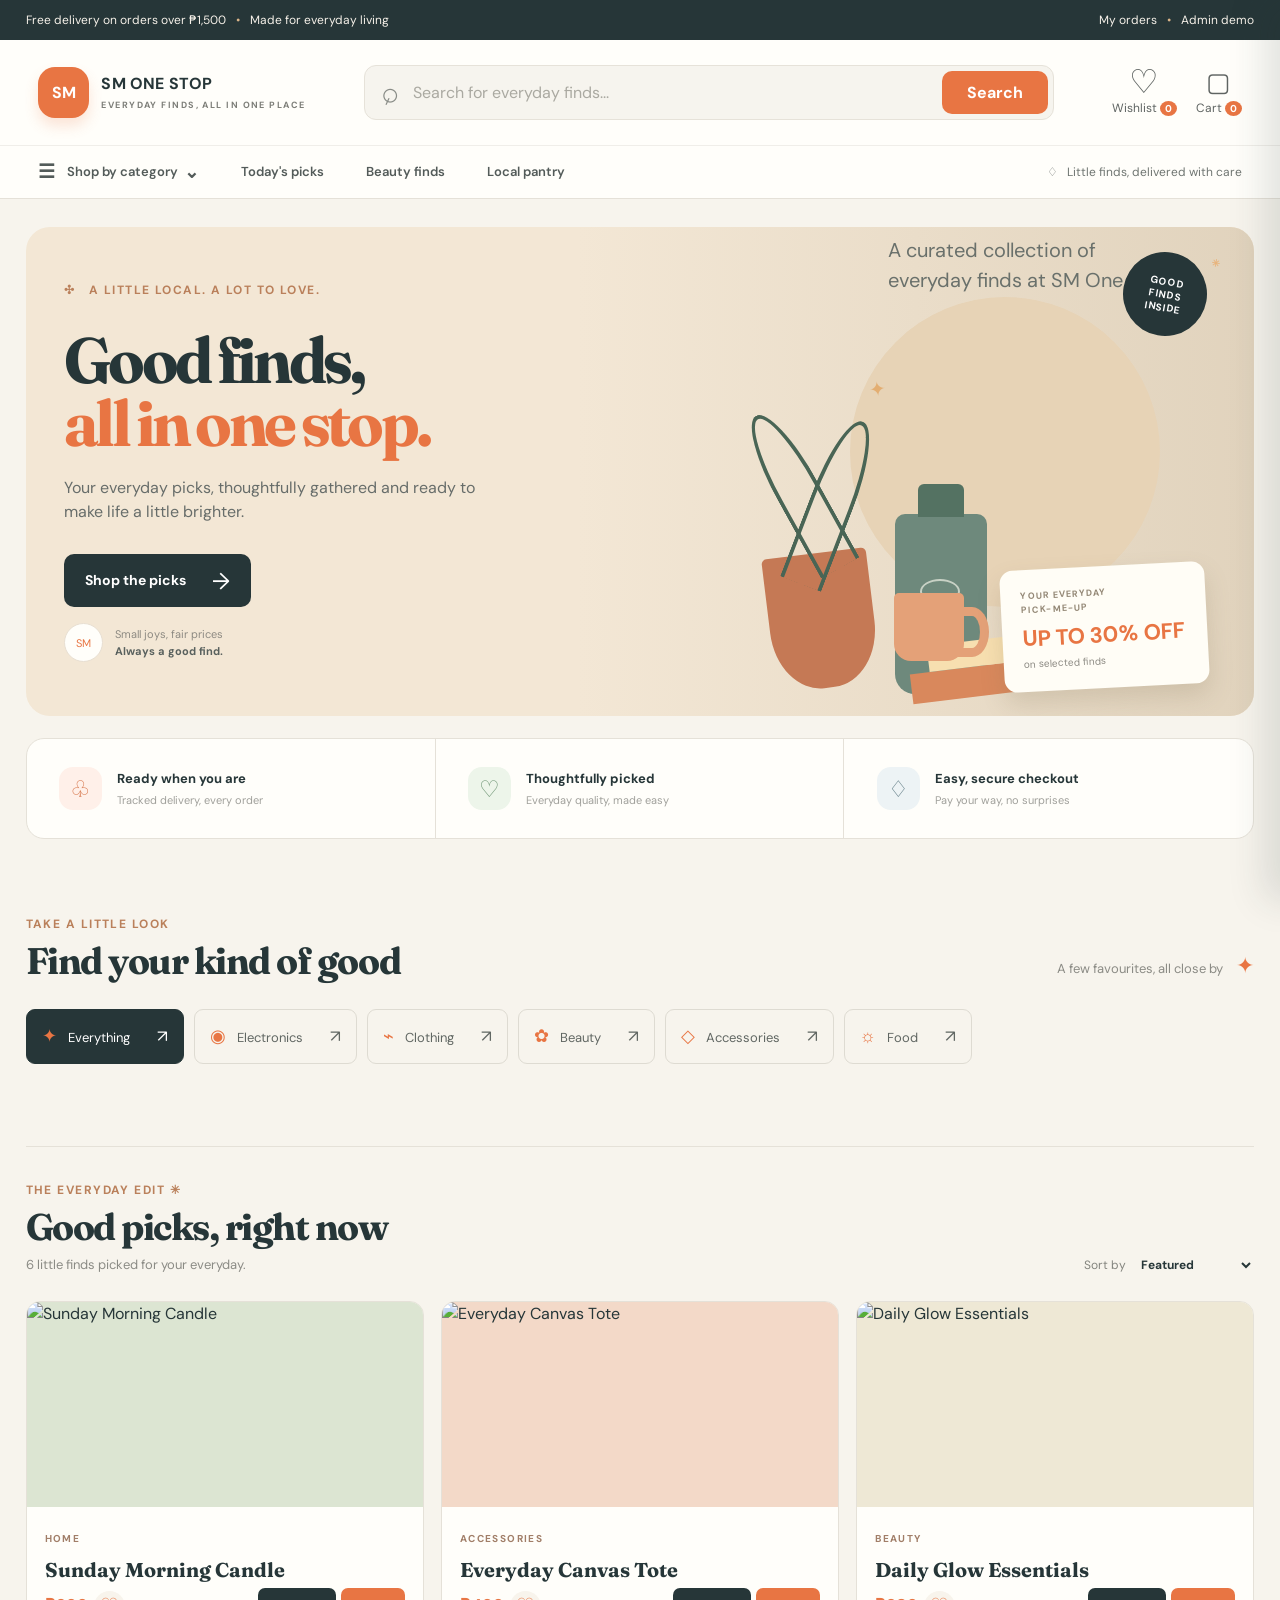
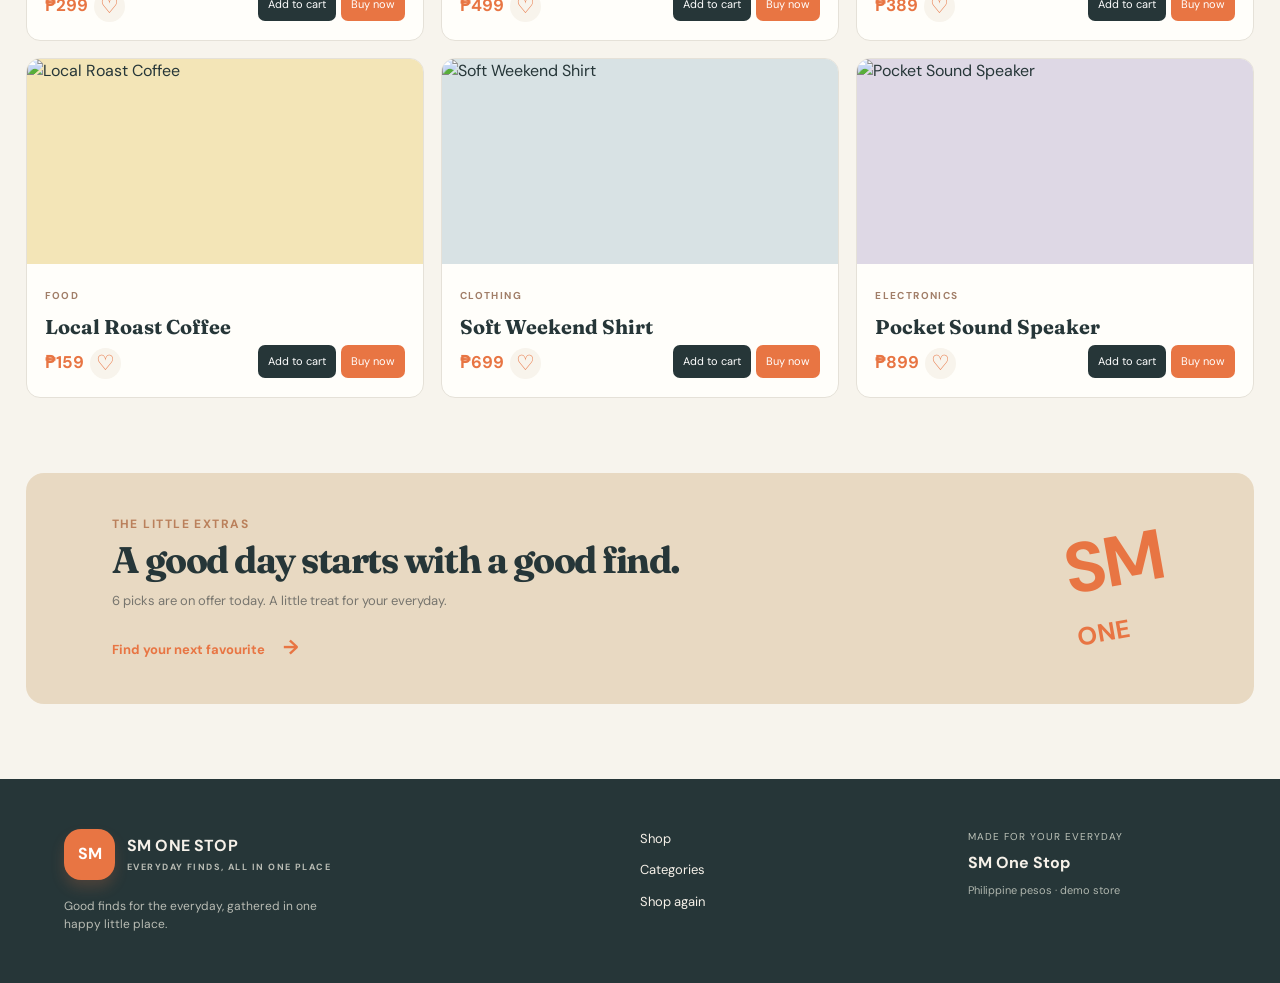
==== index.html @ cf9b854e "Initial ShamCode site Co-authored-by: Copilot <223556219+Copilot@users.noreply.github.com>" ====
<!DOCTYPE html>
<html lang="en">
<head>
  <meta charset="UTF-8">
  <meta name="viewport" content="width=device-width, initial-scale=1.0">
  <meta name="description" content="SM One Stop - everyday finds, all in one place.">
  <title>SM One Stop — Everyday finds, all in one place</title>
  <link rel="preconnect" href="https://fonts.googleapis.com">
  <link rel="preconnect" href="https://fonts.gstatic.com" crossorigin>
  <link href="https://fonts.googleapis.com/css2?family=DM+Sans:wght@400;500;600;700&family=Fraunces:opsz,wght@9..144,600;9..144,700&display=swap" rel="stylesheet">
  <link rel="stylesheet" href="style.css">
</head>
<body>
  <div class="utility-bar">
    <span>Free delivery on orders over ₱1,500</span>
    <span class="utility-dot">•</span>
    <span>Made for everyday living</span>
    <div class="utility-links">
      <button type="button" id="my-orders-button">My orders</button>
      <span class="utility-dot">•</span>
      <a href="admin.html">Admin demo</a>
    </div>
  </div>

  <header class="site-header">
    <div class="header-main">
      <a class="brand" href="#" aria-label="SM One Stop home">
        <span class="brand-mark">SM</span>
        <span class="brand-copy">
          <strong>SM ONE STOP</strong>
          <small>EVERYDAY FINDS, ALL IN ONE PLACE</small>
        </span>
      </a>
      <form class="search-form" id="search-form" role="search">
        <label class="sr-only" for="search">Search products</label>
        <span class="search-icon" aria-hidden="true">⌕</span>
        <input id="search" type="search" placeholder="Search for everyday finds...">
        <button type="submit">Search</button>
      </form>
      <div class="header-actions">
        <button type="button" class="header-action" id="wishlist-button" aria-label="Wishlist">
          <span class="action-icon" aria-hidden="true">♡</span>
          <span>Wishlist <b id="wishlist-count">0</b></span>
        </button>
        <button type="button" class="header-action" id="cart-button" aria-label="Cart">
          <span class="action-icon bag-icon" aria-hidden="true">▢</span>
          <span>Cart <b id="cart-count">0</b></span>
        </button>
      </div>
    </div>
    <nav class="main-nav" aria-label="Main navigation">
      <a href="#categories" class="category-link"><span class="menu-icon">☰</span> Shop by category <span class="chevron">⌄</span></a>
      <a href="#shop">Today's picks</a>
      <a href="#shop">Beauty finds</a>
      <a href="#shop">Local pantry</a>
      <span class="nav-note">♢ &nbsp; Little finds, delivered with care</span>
    </nav>
  </header>

  <div class="drawer-backdrop" id="drawer-backdrop"></div>
  <aside class="side-drawer" id="side-drawer" aria-label="Shopping details" aria-hidden="true">
    <div class="drawer-header">
      <div>
        <p class="eyebrow" id="drawer-eyebrow">YOUR BAG</p>
        <h2 id="drawer-title">Your cart</h2>
      </div>
      <button class="drawer-close" id="drawer-close" type="button" aria-label="Close panel">×</button>
    </div>
    <div class="drawer-content" id="drawer-content"></div>
    <div class="drawer-footer" id="drawer-footer"></div>
  </aside>

  <main>
    <section class="hero" aria-labelledby="hero-title">
      <div class="hero-copy">
        <p class="eyebrow">✣ &nbsp; A LITTLE LOCAL. A LOT TO LOVE.</p>
        <h1 id="hero-title">Good finds,<br><em>all in one stop.</em></h1>
        <p class="hero-description">Your everyday picks, thoughtfully gathered and ready to make life a little brighter.</p>
        <a class="primary-button" href="#shop">Shop the picks <span aria-hidden="true">→</span></a>
        <div class="hero-signature">
          <span>SM</span>
          <p>Small joys, fair prices<br><strong>Always a good find.</strong></p>
        </div>
      </div>
      <div class="hero-art" aria-label="A curated collection of everyday finds at SM One Stop">
        <div class="sun-disc"></div>
        <div class="art-label">A curated collection of<br>everyday finds at SM One Stop</div>
        <div class="product-scene">
          <div class="plant-pot"><span>✦</span></div>
          <div class="bottle"><i></i></div>
          <div class="book-stack"></div>
          <div class="mug"></div>
        </div>
        <div class="offer-card">
          <small>YOUR EVERYDAY<br>PICK-ME-UP</small>
          <strong>UP TO 30% OFF</strong>
          <span>on selected finds</span>
        </div>
        <div class="round-stamp">GOOD<br>FINDS<br>INSIDE <span>✳</span></div>
      </div>
    </section>

    <section class="benefits" aria-label="Shopping benefits">
      <div class="benefit"><span class="benefit-icon delivery">♧</span><div><strong>Ready when you are</strong><small>Tracked delivery, every order</small></div></div>
      <div class="benefit"><span class="benefit-icon quality">♡</span><div><strong>Thoughtfully picked</strong><small>Everyday quality, made easy</small></div></div>
      <div class="benefit"><span class="benefit-icon checkout">♢</span><div><strong>Easy, secure checkout</strong><small>Pay your way, no surprises</small></div></div>
    </section>

    <section class="categories" id="categories" aria-labelledby="categories-title">
      <div class="section-heading">
        <div><p class="eyebrow">TAKE A LITTLE LOOK</p><h2 id="categories-title">Find your kind of good</h2></div>
        <p>A few favourites, all close by <span>✦</span></p>
      </div>
      <div class="category-list">
        <button class="category active" data-category="Everything"><span>✦</span> Everything <b>↗</b></button>
        <button class="category" data-category="Electronics"><span>◉</span> Electronics <b>↗</b></button>
        <button class="category" data-category="Clothing"><span>⌁</span> Clothing <b>↗</b></button>
        <button class="category" data-category="Beauty"><span>✿</span> Beauty <b>↗</b></button>
        <button class="category" data-category="Accessories"><span>◇</span> Accessories <b>↗</b></button>
        <button class="category" data-category="Food"><span>☼</span> Food <b>↗</b></button>
      </div>
    </section>

    <section class="shop-section" id="shop" aria-labelledby="shop-title">
      <div class="shop-heading">
        <div><p class="eyebrow">THE EVERYDAY EDIT ✳</p><h2 id="shop-title">Good picks, right now</h2><p id="result-count">6 little finds picked for your everyday.</p></div>
        <label class="sort-label">Sort by <select id="sort"><option>Featured</option><option>Price: low to high</option><option>Price: high to low</option></select></label>
      </div>
      <div class="product-grid" id="product-grid">
        <article class="product-card" data-catalog-id="product-0" data-category="Home" data-price="299"><div class="product-image sage"><span>NEW</span><div class="product-illustration candle"></div></div><div class="product-info"><small>HOME</small><h3>Sunday Morning Candle</h3><strong>₱299</strong><div class="product-actions"><button class="add-button" type="button">Add to cart</button><button class="buy-button" type="button">Buy now</button></div></div></article>
        <article class="product-card" data-catalog-id="product-1" data-category="Accessories" data-price="499"><div class="product-image peach"><div class="product-illustration tote"></div></div><div class="product-info"><small>ACCESSORIES</small><h3>Everyday Canvas Tote</h3><strong>₱499</strong><div class="product-actions"><button class="add-button" type="button">Add to cart</button><button class="buy-button" type="button">Buy now</button></div></div></article>
        <article class="product-card" data-catalog-id="product-2" data-category="Beauty" data-price="389"><div class="product-image cream"><div class="product-illustration skincare"></div></div><div class="product-info"><small>BEAUTY</small><h3>Daily Glow Essentials</h3><strong>₱389</strong><div class="product-actions"><button class="add-button" type="button">Add to cart</button><button class="buy-button" type="button">Buy now</button></div></div></article>
        <article class="product-card" data-catalog-id="product-3" data-category="Food" data-price="159"><div class="product-image yellow"><div class="product-illustration coffee"></div></div><div class="product-info"><small>FOOD</small><h3>Local Roast Coffee</h3><strong>₱159</strong><div class="product-actions"><button class="add-button" type="button">Add to cart</button><button class="buy-button" type="button">Buy now</button></div></div></article>
        <article class="product-card" data-catalog-id="product-4" data-category="Clothing" data-price="699"><div class="product-image blue"><div class="product-illustration shirt"></div></div><div class="product-info"><small>CLOTHING</small><h3>Soft Weekend Shirt</h3><strong>₱699</strong><div class="product-actions"><button class="add-button" type="button">Add to cart</button><button class="buy-button" type="button">Buy now</button></div></div></article>
        <article class="product-card" data-catalog-id="product-5" data-category="Electronics" data-price="899"><div class="product-image lilac"><div class="product-illustration speaker"></div></div><div class="product-info"><small>ELECTRONICS</small><h3>Pocket Sound Speaker</h3><strong>₱899</strong><div class="product-actions"><button class="add-button" type="button">Add to cart</button><button class="buy-button" type="button">Buy now</button></div></div></article>
      </div>
    </section>

    <section class="closing-banner"><div><p class="eyebrow">THE LITTLE EXTRAS</p><h2>A good day starts with a good find.</h2><p>6 picks are on offer today. A little treat for your everyday.</p><a href="#categories">Find your next favourite <span>→</span></a></div><strong>SM<br><small>ONE</small></strong></section>
  </main>

  <footer class="site-footer"><div class="footer-brand"><a class="brand" href="#"><span class="brand-mark">SM</span><span class="brand-copy"><strong>SM ONE STOP</strong><small>EVERYDAY FINDS, ALL IN ONE PLACE</small></span></a><p>Good finds for the everyday, gathered in one happy little place.</p></div><nav aria-label="Footer navigation"><a href="#shop">Shop</a><a href="#categories">Categories</a><a href="#shop">Shop again</a></nav><div class="footer-note"><small>MADE FOR YOUR EVERYDAY</small><strong>SM One Stop</strong><span>Philippine pesos · demo store</span></div></footer>

  <script src="script.js"></script>
</body>
</html>
---- style.css ----
:root {
  --ink: #263638;
  --muted: #737575;
  --orange: #e87543;
  --cream: #f7f4ed;
  --line: #e5e1d8;
  --white: #fffefa;
}

* { box-sizing: border-box; margin: 0; padding: 0; }
[hidden] { display: none !important; }
html { scroll-behavior: smooth; }
body { background: var(--cream); color: var(--ink); font-family: "DM Sans", sans-serif; line-height: 1.5; }
a { color: inherit; text-decoration: none; }
button, input, select { font: inherit; }
button, a { cursor: pointer; }
.sr-only { height: 1px; margin: -1px; overflow: hidden; position: absolute; width: 1px; clip: rect(0, 0, 0, 0); }

.utility-bar { align-items: center; background: var(--ink); color: #f6f1e9; display: flex; font-size: 12px; min-height: 40px; padding: 0 2%; position: sticky; top: 0; z-index: 12; }
.utility-dot { color: #dbb58a; margin: 0 10px; }
.utility-links { align-items: center; display: flex; margin-left: auto; }
.utility-links button, .utility-links a { background: none; border: 0; color: inherit; font-size: inherit; }

.site-header { background: var(--white); border-bottom: 1px solid var(--line); position: sticky; top: 40px; z-index: 10; }
.header-main { align-items: center; display: flex; gap: 30px; justify-content: space-between; padding: 25px 3%; }
.brand { align-items: center; display: flex; gap: 12px; min-width: 250px; }
.brand-mark { align-items: center; background: var(--orange); border-radius: 17px; box-shadow: 0 8px 14px #e8754330; color: white; display: flex; font-weight: 700; height: 51px; justify-content: center; width: 51px; }
.brand-copy { display: flex; flex-direction: column; letter-spacing: .01em; }
.brand-copy strong { font-size: 16px; }
.brand-copy small { color: #7d7e78; font-size: 9px; font-weight: 700; letter-spacing: .16em; margin-top: 3px; }
.search-form { align-items: center; background: #f6f4ee; border: 1px solid #e6e2d9; border-radius: 12px; display: flex; flex: 1; height: 55px; max-width: 690px; overflow: hidden; }
.search-icon { color: #898c87; font-size: 30px; line-height: 0; margin: 0 15px; transform: rotate(-20deg); }
.search-form input { background: transparent; border: 0; color: var(--ink); flex: 1; outline: 0; }
.search-form input::placeholder { color: #aaa9a1; }
.search-form button { background: var(--orange); border: 0; color: white; font-weight: 700; height: 43px; margin-right: 5px; padding: 0 25px; border-radius: 10px; }
.header-actions { display: flex; gap: 19px; }
.header-action { align-items: center; background: none; border: 0; color: #5f6462; display: flex; flex-direction: column; font-size: 12px; gap: 1px; }
.action-icon { font-size: 33px; height: 30px; line-height: 28px; }
.bag-icon { font-size: 26px; }
.header-action b { background: var(--orange); border-radius: 50%; color: white; font-size: 10px; padding: 1px 5px; }
.drawer-backdrop { background: #1d2b2c66; inset: 0; opacity: 0; pointer-events: none; position: fixed; transition: opacity .25s ease; z-index: 20; }
.drawer-backdrop.is-visible { opacity: 1; pointer-events: auto; }
.side-drawer { background: var(--white); box-shadow: -16px 0 35px #26363822; display: flex; flex-direction: column; height: 100vh; max-width: 410px; position: fixed; right: 0; top: 0; transform: translateX(100%); transition: transform .3s ease; width: 100%; z-index: 21; }
.side-drawer.is-open { transform: translateX(0); }
.drawer-header { align-items: flex-start; border-bottom: 1px solid var(--line); display: flex; justify-content: space-between; padding: 32px 28px 23px; }
.drawer-header h2 { font-size: 31px; margin-top: 5px; }
.drawer-close { background: #f3efe7; border: 0; border-radius: 50%; color: var(--ink); font-size: 25px; height: 36px; line-height: 1; width: 36px; }
.drawer-content { flex: 1 1 auto; min-height: 0; overflow-y: auto; padding: 14px 28px; }
.drawer-item { align-items: center; border-bottom: 1px solid var(--line); display: flex; gap: 12px; padding: 17px 0; }
.drawer-product-image { align-items: center; border-radius: 9px; display: flex; flex: 0 0 96px; height: 96px; justify-content: center; overflow: hidden; width: 96px; }.drawer-product-image img { height: 100%; object-fit: cover; width: 100%; }
.drawer-product-image span { color: #fff; font-family: Fraunces, Georgia, serif; font-size: 25px; opacity: .8; }
.drawer-item-details { flex: 1; min-width: 0; }
.drawer-item-details small { color: #a17e68; font-size: 9px; font-weight: 700; letter-spacing: .12em; }
.drawer-item-details h3 { font-family: Fraunces, Georgia, serif; font-size: 16px; line-height: 1.15; margin: 3px 0 5px; }
.drawer-item-details strong { color: var(--orange); font-size: 14px; }
.drawer-remove { background: none; border: 0; color: #9a9b94; font-size: 21px; padding: 5px; }
.drawer-empty { align-items: center; color: #7d827e; display: flex; flex-direction: column; padding: 90px 20px; text-align: center; }
.drawer-empty > span { align-items: center; background: #f6e8d8; border-radius: 50%; color: var(--orange); display: flex; font-size: 29px; height: 68px; justify-content: center; margin-bottom: 18px; width: 68px; }
.drawer-empty h3 { color: var(--ink); font-family: Fraunces, Georgia, serif; font-size: 23px; }
.drawer-empty p { font-size: 13px; margin-top: 7px; max-width: 240px; }
.drawer-shop-link { color: var(--orange); font-size: 13px; font-weight: 700; margin-top: 23px; }
.drawer-shop-link b { font-size: 20px; margin-left: 9px; }
.drawer-footer { border-top: 1px solid var(--line); flex: 0 1 auto; max-height: 60vh; overflow-y: auto; padding: 21px 28px 27px; }
.drawer-total { align-items: center; color: #777a75; display: flex; font-size: 14px; justify-content: space-between; margin-bottom: 16px; }
.drawer-total strong { color: var(--ink); font-size: 20px; }
.drawer-checkout { background: var(--ink); border: 0; border-radius: 9px; color: white; display: flex; font-size: 13px; font-weight: 700; justify-content: space-between; padding: 15px 17px; width: 100%; }
.drawer-checkout span { font-size: 20px; line-height: 12px; }
.checkout-label { color: #777a75; display: block; font-size: 11px; margin-bottom: 5px; }.checkout-input { border: 1px solid var(--line); border-radius: 7px; color: var(--ink); margin-bottom: 15px; padding: 10px; width: 100%; }.checkout-address { min-height: 65px; resize: vertical; }
.order-history { border-bottom: 1px solid var(--line); padding: 18px 0; }.order-history-top { align-items: center; display: flex; justify-content: space-between; }.order-history-top > strong { font-size: 14px; }.order-history > small { color: #8b918a; display: block; font-size: 10px; margin-top: 5px; }.order-address { color: #69716b; font-size: 11px; margin-top: 8px; }.customer-status { border-radius: 20px; font-size: 9px; font-weight: 700; padding: 5px 8px; }.customer-status.processing { background: #fff0dd; color: #ae764d; }.customer-status.shipped { background: #e7f0e5; color: #668464; }.customer-status.delivered { background: #e8eff2; color: #67818b; }.customer-status.cancelled { background: #f5dfda; color: #b85f4e; }.order-history-items { border-left: 2px solid #e8dfd3; margin: 13px 0 10px; padding-left: 10px; }.order-history-items div { align-items: center; color: #69716b; display: flex; font-size: 11px; gap: 8px; justify-content: space-between; padding: 3px 0; }.order-history-items img { border-radius: 4px; height: 28px; object-fit: cover; width: 28px; }.order-history-items span { flex: 1; }.order-history-items strong { color: var(--orange); }.order-history-total { color: var(--ink); display: block; font-size: 12px; text-align: right; }
.order-discount { color: #6c9072; font-size: 10px; margin-top: 6px; }
.delivery-eta { background: #edf5ea; border-radius: 6px; color: #668464; font-size: 11px; margin-top: 10px; padding: 7px 9px; }.delivery-eta strong { font-weight: 700; }.order-payment { color: #8b918a; font-size: 10px; margin-top: 6px; }.review-form { display: grid; gap: 6px; margin-top: 13px; }.review-form label { color: #777a75; font-size: 11px; }.review-form select, .review-form input { border: 1px solid var(--line); border-radius: 6px; padding: 8px; }.review-form button { background: var(--ink); border: 0; border-radius: 6px; color: white; font-size: 11px; padding: 9px; }.saved-review { background: #fff3d9; border-radius: 6px; color: #9b7541; font-size: 11px; margin-top: 13px; padding: 8px; }
.drawer-continue { background: var(--orange); }
.product-details-modal { align-items: center; background: #1d2b2c99; display: flex; inset: 0; justify-content: center; opacity: 0; padding: 20px; pointer-events: none; position: fixed; transition: opacity .2s ease; z-index: 30; }
.product-details-modal.is-visible { opacity: 1; pointer-events: auto; }
.product-details-card { background: var(--white); border-radius: 16px; box-shadow: 0 20px 60px #26363833; max-width: 700px; overflow: hidden; position: relative; width: 100%; }
.product-details-close { background: #f3efe7; border: 0; border-radius: 50%; color: var(--ink); font-size: 24px; height: 36px; line-height: 1; position: absolute; right: 18px; top: 18px; width: 36px; z-index: 1; }
.product-details-body { display: grid; grid-template-columns: minmax(220px, 1fr) 1fr; }
.product-details-image { align-items: center; background: #f1eee6; display: flex; min-height: 330px; justify-content: center; overflow: hidden; }
.product-details-image img { height: 100%; max-height: 430px; object-fit: cover; width: 100%; }
.product-details-image span { color: #b7a99a; font-family: Fraunces, Georgia, serif; font-size: 80px; }
.product-details-copy { align-self: center; padding: 42px 34px; }
.product-details-copy small { color: #a17e68; font-size: 10px; font-weight: 700; letter-spacing: .12em; }
.product-details-copy h2 { font-family: Fraunces, Georgia, serif; font-size: 32px; line-height: 1.05; margin: 10px 0; }
.product-details-copy > strong { color: var(--orange); font-size: 20px; }
.product-details-copy p { color: #707873; font-size: 13px; margin: 20px 0 25px; }
.product-details-actions { display: flex; gap: 8px; }
.product-details-actions button { border: 0; border-radius: 7px; cursor: pointer; font-size: 12px; font-weight: 700; padding: 12px 14px; }
.product-details-actions .add-button { background: var(--ink); color: white; }
.product-details-actions .buy-button { background: var(--orange); color: white; }
body.drawer-open { overflow: hidden; }
.admin-view { background: #f7f4ed; color: var(--ink); display: none; min-height: 100vh; padding: 28px 5%; }
.admin-page .admin-view { display: block; }
.admin-view.is-visible { display: block; }
.admin-topbar { align-items: center; background: #f7f4ed; display: flex; justify-content: space-between; font-size: 12px; margin: -28px 0 65px; padding: 28px 0 14px; position: sticky; top: 0; z-index: 9; }.admin-topbar > div { align-items: center; display: flex; gap: 18px; }.admin-topbar button { background: #f5dfda; border: 0; border-radius: 6px; color: #a45e50; font-size: 11px; padding: 8px 11px; }
.back-shop { color: #64706c; font-weight: 600; }.admin-topbar > span { color: #8d9189; }
.admin-login { margin: 0 auto; max-width: 470px; text-align: center; }
.admin-logo { align-items: center; background: var(--orange); border-radius: 15px; color: white; display: flex; font-size: 18px; font-weight: 700; height: 54px; justify-content: center; margin: 0 auto 22px; position: relative; width: 54px; }.admin-logo span { color: #f3bb84; font-size: 16px; position: absolute; right: -17px; top: -10px; }
.admin-kicker { color: #b2795a; font-size: 11px; font-weight: 700; letter-spacing: .13em; }
.admin-login h1, .dashboard-heading h1 { font-size: clamp(38px, 5vw, 52px); letter-spacing: -.055em; margin: 18px 0 8px; }
.admin-intro, .dashboard-heading p { color: #777d79; font-size: 14px; }
.login-form { background: var(--white); border: 1px solid var(--line); border-radius: 14px; display: grid; gap: 8px; margin: 30px 0 20px; padding: 25px; text-align: left; }
.login-form label { color: #636a66; font-size: 12px; font-weight: 700; margin-top: 5px; }.login-form input { background: #faf8f3; border: 1px solid #e1ddd3; border-radius: 7px; color: var(--ink); outline: 0; padding: 12px; }.login-form input:focus { border-color: var(--orange); }.password-field { align-items: center; display: flex; position: relative; }.password-field input { padding-right: 60px; width: 100%; }.password-field button { background: none; border: 0; color: var(--orange); font-size: 11px; font-weight: 700; position: absolute; right: 12px; }
.admin-signin { background: var(--ink); border: 0; border-radius: 7px; color: white; display: flex; font-weight: 700; justify-content: space-between; margin-top: 12px; padding: 14px; }.admin-signin span { font-size: 20px; line-height: 13px; }.login-error { color: #c85f45; font-size: 11px; min-height: 14px; text-align: center; }
.demo-access { background: #f1e7d8; border-radius: 9px; color: #69716b; display: grid; font-size: 11px; gap: 4px; padding: 13px; }.demo-access strong { color: var(--ink); }.demo-access code { background: #fffaf0; border-radius: 4px; color: var(--orange); padding: 2px 4px; }.admin-footnote, .admin-copyright { color: #999b94; display: block; font-size: 10px; margin-top: 20px; }
.admin-dashboard { align-items: start; display: none; gap: 32px; grid-template-columns: 220px minmax(0, 1fr); margin: 0 auto; max-width: 1240px; }.admin-dashboard.is-visible { display: grid; }.admin-login.is-hidden { display: none; }.admin-sidebar { align-self: start; background: var(--ink); border-radius: 15px; color: white; display: flex; flex-direction: column; padding: 20px 12px; position: sticky; top: 20px; }.admin-side-brand { align-items: center; border-bottom: 1px solid #ffffff22; display: flex; gap: 9px; padding: 0 8px 20px; }.admin-side-brand .brand-mark { border-radius: 10px; box-shadow: none; height: 35px; width: 35px; }.admin-side-brand strong { font-size: 13px; letter-spacing: .08em; }.admin-sidebar nav { display: grid; gap: 4px; margin-top: 20px; }.admin-nav { background: transparent; border: 0; border-radius: 7px; color: #c4cfca; font-size: 13px; padding: 10px; text-align: left; }.admin-nav span { margin-left: 9px; }.admin-nav.active, .admin-nav:hover { background: #ffffff19; color: white; }.admin-signout, .table-heading button { background: transparent; border: 1px solid #d6d2c8; border-radius: 7px; color: #66706b; font-size: 12px; padding: 9px 13px; }.side-signout { border-color: #ffffff44; color: #d3ddd7; margin-top: 20px; text-align: left; }.admin-content { min-width: 0; }.dashboard-heading { align-items: flex-start; display: flex; justify-content: space-between; }.admin-date { color: #8a918b; font-size: 12px; padding-top: 17px; }.admin-stats { display: grid; gap: 15px; grid-template-columns: repeat(3, 1fr); margin: 35px 0; }.admin-stats > div { background: var(--white); border: 1px solid var(--line); border-radius: 12px; padding: 21px; }.admin-stats small { color: #a17e68; font-size: 10px; font-weight: 700; letter-spacing: .12em; }.admin-stats strong { display: block; font-family: Fraunces, Georgia, serif; font-size: 32px; margin: 10px 0 4px; }.admin-stats span { color: #718277; font-size: 11px; }.admin-overview-grid { display: grid; gap: 18px; grid-template-columns: 1.5fr 1fr; }.admin-table, .inventory-card { background: var(--white); border: 1px solid var(--line); border-radius: 12px; overflow: hidden; }.table-heading { align-items: center; display: flex; justify-content: space-between; padding: 21px; }.table-heading h2 { font-size: 25px; }.order-row { align-items: center; border-top: 1px solid var(--line); display: grid; font-size: 12px; gap: 15px; grid-template-columns: 1.1fr 1.5fr 1.4fr 1fr .8fr; padding: 17px 21px; }.order-head { color: #a17e68; font-size: 10px; font-weight: 700; letter-spacing: .1em; }.status { border-radius: 20px; font-size: 10px; justify-self: start; padding: 5px 8px; }.shipped { background: #e7f0e5; color: #668464; }.processing { background: #fff0dd; color: #ae764d; }.delivered { background: #e8eff2; color: #67818b; }.inventory-item { align-items: center; border-top: 1px solid var(--line); display: flex; gap: 10px; padding: 16px 21px; }.inventory-item > div { flex: 1; }.inventory-item strong, .inventory-item small { display: block; }.inventory-item strong { font-size: 12px; }.inventory-item small { color: #8b918a; font-size: 10px; margin-top: 3px; }.inventory-item b { color: #c87953; font-size: 9px; }.inventory-item b.good-stock { color: #6c9072; }.inventory-dot { background: #80a786; border-radius: 50%; height: 8px; width: 8px; }.inventory-dot.low { background: #db865e; }
.empty-orders { color: #888d86; font-size: 13px; padding: 25px 21px; }
.admin-review { color: #b2795a; font-size: 10px; font-weight: 600; }
.activity-card { background: var(--white); border: 1px solid var(--line); border-radius: 12px; margin-top: 18px; overflow: hidden; }.live-label { color: #6d9474; font-size: 11px; }.activity-row { align-items: center; border-top: 1px solid var(--line); display: flex; gap: 12px; padding: 14px 21px; }.activity-icon { align-items: center; border-radius: 50%; display: flex; font-size: 15px; height: 32px; justify-content: center; width: 32px; }.activity-icon.customer { background: #f6e8d8; color: var(--orange); }.activity-icon.seller { background: var(--ink); color: white; font-size: 9px; font-weight: 700; }.activity-row div { flex: 1; }.activity-row strong, .activity-row small { display: block; }.activity-row strong { font-size: 12px; }.activity-row small { color: #8b918a; font-size: 10px; margin-top: 3px; }.activity-row > b { color: #a17e68; font-size: 9px; text-transform: uppercase; }
.status-select { background: #fff0dd; border: 0; border-radius: 20px; color: #ae764d; font-size: 10px; padding: 6px 8px; }.customer-row, .inventory-edit { align-items: center; border-top: 1px solid var(--line); display: grid; gap: 15px; grid-template-columns: 1.5fr 1fr 1fr auto; padding: 16px 21px; }.customer-row strong, .inventory-edit strong, .inventory-edit small { display: block; }.customer-row span, .inventory-edit small { color: #858c85; font-size: 11px; }.customer-row b { color: var(--orange); }.customer-row button, .inventory-edit button, #add-product, #add-stock { background: transparent; border: 1px solid #d6d2c8; border-radius: 6px; color: #66706b; font-size: 11px; padding: 7px 10px; }.inventory-edit { grid-template-columns: 1.4fr 1fr 90px 75px minmax(150px, 1.5fr) auto auto; }.inventory-edit input { border: 1px solid var(--line); border-radius: 6px; min-width: 0; padding: 7px; width: 100%; }.money-input { align-items: center; background: var(--white); border: 1px solid var(--line); border-radius: 6px; display: flex; padding-left: 7px; }.money-input span { color: #a17e68; font-size: 12px; font-weight: 700; }.money-input input { border: 0; padding-left: 4px; }.report-grid { display: grid; gap: 15px; grid-template-columns: repeat(3, 1fr); }.report-grid > div { background: var(--white); border: 1px solid var(--line); border-radius: 12px; padding: 25px; }.report-grid small { color: #a17e68; font-size: 10px; font-weight: 700; letter-spacing: .1em; }.report-grid strong { display: block; font-family: Fraunces, Georgia, serif; font-size: 25px; margin-top: 15px; }
.sales-analytics { background: var(--white); border: 1px solid var(--line); border-radius: 12px; margin-bottom: 18px; overflow: hidden; }.sales-chart, .forecast-chart { height: 190px; padding: 8px 25px 27px; position: relative; }.chart-grid { inset: 12px 25px 32px; position: absolute; }.chart-grid i { border-top: 1px dashed #e6e1d8; display: block; height: 33.333%; }.sales-chart svg, .forecast-chart svg { height: 140px; overflow: visible; position: relative; width: 100%; z-index: 1; }.sales-chart polyline, .forecast-chart polyline { fill: none; stroke: var(--orange); stroke-linecap: round; stroke-linejoin: round; stroke-width: 1.8; vector-effect: non-scaling-stroke; }.sales-chart circle, .forecast-chart circle { fill: var(--white); stroke: var(--orange); stroke-width: 1.4; vector-effect: non-scaling-stroke; }.chart-labels { bottom: 8px; color: #858c85; font-size: 10px; left: 25px; position: absolute; right: 25px; }.chart-labels span { position: absolute; transform: translateX(-50%); }.analytics-grid { border-top: 1px solid var(--line); display: grid; gap: 1px; grid-template-columns: repeat(4, 1fr); }.analytics-grid > div { background: #faf8f3; padding: 18px 21px; }.analytics-grid strong, .analytics-grid small { display: block; }.analytics-grid strong { font-family: Fraunces, Georgia, serif; font-size: 22px; }.analytics-grid small { color: #858c85; font-size: 10px; margin-top: 4px; }
.voucher-form { align-items: center; background: #faf8f3; border-top: 1px solid var(--line); display: flex; flex-wrap: wrap; gap: 8px; padding: 15px 21px; }.voucher-form input, .voucher-form select { border: 1px solid var(--line); border-radius: 6px; min-width: 130px; padding: 8px; }.voucher-form button { background: var(--ink); border: 0; border-radius: 6px; color: white; padding: 9px 12px; }.voucher-list { border-top: 1px solid var(--line); }.voucher-row { align-items: center; border-bottom: 1px solid var(--line); display: grid; gap: 15px; grid-template-columns: 1.2fr 1fr 1.5fr auto; padding: 15px 21px; }.voucher-row span { color: #858c85; font-size: 11px; }.voucher-row b { color: #6c9072; font-size: 10px; }.forecast-head, .forecast-row { align-items: center; border-top: 1px solid var(--line); display: grid; gap: 15px; grid-template-columns: 1.5fr 1fr 1.5fr 1fr; padding: 15px 21px; }.forecast-head { color: #a17e68; font-size: 10px; font-weight: 700; }.forecast-row { font-size: 12px; }.forecast-row span { color: #858c85; }.forecast-low { color: #c87953; font-size: 10px; }.forecast-good { color: #6c9072; font-size: 10px; }
.planning-card { background: var(--white); border: 1px solid var(--line); border-radius: 12px; margin-bottom: 18px; overflow: hidden; }.planning-grid { border-top: 1px solid var(--line); display: grid; gap: 1px; grid-template-columns: repeat(4, 1fr); }.planning-grid > div { background: #faf8f3; padding: 18px 21px; }.planning-grid strong, .planning-grid small, .planning-grid em { display: block; }.planning-grid strong { font-family: Fraunces, Georgia, serif; font-size: 22px; }.planning-grid small { color: #858c85; font-size: 10px; margin-top: 4px; }.planning-grid em { color: #a17e68; font-size: 9px; font-style: normal; margin-top: 8px; }.planning-note { color: #858c85; font-size: 10px; padding: 12px 21px 16px; }
.inventory-labels { color: #a17e68; display: grid; font-size: 10px; font-weight: 700; gap: 15px; grid-template-columns: 1.4fr 1fr 90px 75px minmax(150px, 1.5fr) auto; letter-spacing: .1em; padding: 15px 21px 8px; }.product-modal { align-items: center; background: #26363866; display: flex; inset: 0; justify-content: center; opacity: 0; pointer-events: none; position: fixed; transition: opacity .2s ease; z-index: 30; }.product-modal.is-open { opacity: 1; pointer-events: auto; }.product-modal-card { background: var(--white); border: 1px solid var(--line); border-radius: 14px; box-shadow: 0 20px 50px #26363833; display: grid; gap: 8px; max-width: 440px; padding: 25px; width: calc(100% - 32px); }.modal-heading { align-items: flex-start; display: flex; justify-content: space-between; margin-bottom: 12px; }.modal-heading h2 { font-size: 27px; }.modal-heading button { background: #f3efe7; border: 0; border-radius: 50%; color: var(--ink); font-size: 23px; height: 32px; width: 32px; }.product-modal-card label { color: #636a66; font-size: 12px; font-weight: 700; margin-top: 4px; }.product-modal-card input, .product-modal-card select { background: #faf8f3; border: 1px solid #e1ddd3; border-radius: 7px; color: var(--ink); padding: 11px; }.modal-error { color: #c85f45; font-size: 11px; min-height: 14px; }.inventory-edit select { background: var(--white); border: 1px solid var(--line); border-radius: 6px; min-width: 0; padding: 7px; width: 100%; }.cancel-order-button { background: #f5dfda; border: 0; border-radius: 6px; color: #a45e50; font-size: 10px; margin-top: 12px; padding: 8px 10px; }
.main-nav { align-items: center; border-top: 1px solid #f0eee9; display: flex; gap: 42px; min-height: 53px; padding: 0 3%; }
.main-nav a { color: #535b59; font-size: 13px; font-weight: 600; }
.category-link { align-items: center; display: flex; gap: 12px; }
.menu-icon { font-size: 19px; }
.chevron { font-size: 18px; margin-left: -6px; }
.nav-note { color: #6f7571; font-size: 12px; margin-left: auto; }

main { margin: 28px auto 0; max-width: 1440px; padding: 0 2%; }
.hero { background: #f3e7d5; border-radius: 24px; display: grid; grid-template-columns: 45% 55%; min-height: 475px; overflow: hidden; }
.hero-copy { padding: 54px 7%; position: relative; z-index: 1; }
.eyebrow { color: #ba805b; font-size: 12px; font-weight: 700; letter-spacing: .12em; }
h1, h2 { font-family: Fraunces, Georgia, serif; }
h1 { font-size: clamp(44px, 5vw, 65px); letter-spacing: -.06em; line-height: .98; margin: 30px 0 22px; }
h1 em { color: var(--orange); font-style: normal; }
.hero-description { color: #676d6a; font-size: 16px; max-width: 430px; }
.primary-button { align-items: center; background: var(--ink); border-radius: 10px; color: white; display: inline-flex; font-size: 14px; font-weight: 700; gap: 26px; margin-top: 30px; padding: 16px 21px; }
.primary-button span { font-size: 23px; font-weight: 400; line-height: 10px; }
.hero-signature { align-items: center; display: flex; gap: 12px; margin-top: 16px; }
.hero-signature > span { align-items: center; background: var(--white); border: 1px solid #e8dfd2; border-radius: 50%; color: var(--orange); display: flex; font-size: 11px; height: 39px; justify-content: center; width: 39px; }
.hero-signature p { color: #8d8a82; font-size: 11px; line-height: 1.5; }
.hero-signature strong { color: #59615e; }
.hero-art { background: linear-gradient(90deg, #f3e7d5, #e1d3bd); min-height: 475px; overflow: hidden; position: relative; }
.art-label { color: #69706b; font-size: 20px; position: absolute; right: 12%; top: 8px; }
.sun-disc { background: #e7d3b6; border-radius: 50%; height: 310px; position: absolute; right: 14%; top: 70px; width: 310px; }
.product-scene { bottom: 0; height: 320px; left: 18%; position: absolute; width: 60%; }
.plant-pot { background: #c57955; border-radius: 5px 5px 45% 45%; bottom: 28px; height: 135px; left: 17%; position: absolute; transform: rotate(-7deg); width: 105px; }
.plant-pot:before, .plant-pot:after { border: 4px solid #496555; border-bottom: 0; border-radius: 50% 50% 0 0; content: ""; height: 170px; left: 23px; position: absolute; top: -150px; transform: rotate(-22deg); width: 36px; }
.plant-pot:after { left: 55px; top: -135px; transform: rotate(28deg); }
.plant-pot span { color: #e3ae72; font-size: 20px; position: absolute; right: -40px; top: -170px; }
.bottle { background: #6e897c; border-radius: 10px 10px 20px 20px; bottom: 22px; height: 180px; left: 48%; position: absolute; width: 92px; }
.bottle:before { background: #547262; border-radius: 6px 6px 0 0; content: ""; height: 33px; left: 23px; position: absolute; top: -30px; width: 46px; }
.bottle i { border: 2px solid #c8d1c5; border-radius: 50%; height: 25px; left: 25px; position: absolute; top: 65px; width: 40px; }
.book-stack { background: #d9885c; bottom: 22px; height: 30px; position: absolute; right: 6%; transform: rotate(-7deg); width: 170px; }
.book-stack:after { background: #f7dfb0; bottom: 30px; content: ""; height: 26px; left: 20px; position: absolute; width: 155px; }
.mug { background: #e4a178; border-radius: 5px 5px 17px 17px; bottom: 55px; height: 68px; right: 35%; position: absolute; width: 70px; }
.mug:after { border: 9px solid #e4a178; border-left: 0; border-radius: 0 50% 50% 0; content: ""; height: 32px; position: absolute; right: -25px; top: 14px; width: 25px; }
.offer-card { background: #fffdf6; border-radius: 13px; bottom: 28px; box-shadow: 0 12px 25px #7f705033; display: flex; flex-direction: column; padding: 20px; position: absolute; right: 7%; transform: rotate(-3deg); width: 205px; }
.offer-card small { color: #938775; font-size: 9px; font-weight: 700; letter-spacing: .12em; }
.offer-card strong { color: var(--orange); font-size: 22px; line-height: 1.1; margin: 10px 0 6px; }
.offer-card span { color: #8c8a83; font-size: 10px; }
.round-stamp { align-items: center; background: var(--ink); border-radius: 50%; color: white; display: flex; font-size: 10px; font-weight: 700; height: 84px; justify-content: center; letter-spacing: .08em; line-height: 1.3; position: absolute; right: 7%; text-align: center; top: 25px; transform: rotate(10deg); width: 84px; }
.round-stamp span { color: #e8b47d; position: absolute; right: -7px; top: -4px; }

.benefits { background: var(--white); border: 1px solid var(--line); border-radius: 18px; display: grid; grid-template-columns: repeat(3, 1fr); margin: 22px 0 76px; }
.benefit { align-items: center; border-right: 1px solid var(--line); display: flex; gap: 15px; padding: 28px 8%; }
.benefit:last-child { border: 0; }
.benefit-icon { align-items: center; border-radius: 14px; display: flex; font-size: 23px; height: 43px; justify-content: center; width: 43px; }
.delivery { background: #fff0e9; color: #d87b52; }.quality { background: #edf5ea; color: #719777; }.checkout { background: #edf3f5; color: #68828b; }
.benefit strong, .benefit small { display: block; }.benefit strong { font-size: 13px; }.benefit small { color: #a0a09b; font-size: 11px; margin-top: 4px; }
.categories { margin-bottom: 82px; scroll-margin-top: 110px; }
.section-heading, .shop-heading { align-items: end; display: flex; justify-content: space-between; }
h2 { font-size: 37px; letter-spacing: -.04em; line-height: 1.1; margin-top: 8px; }
.section-heading > p { color: #8b8b85; font-size: 13px; }.section-heading > p span { color: var(--orange); font-size: 22px; margin-left: 10px; }
.category-list { display: flex; flex-wrap: wrap; gap: 10px; margin-top: 27px; }
.category { background: transparent; border: 1px solid #dedbd2; border-radius: 9px; color: #616763; font-size: 13px; padding: 13px 15px; }
.category span { color: var(--orange); font-size: 18px; margin-right: 8px; }.category b { font-size: 17px; font-weight: 400; margin-left: 24px; }
.category.active, .category:hover { background: var(--ink); border-color: var(--ink); color: white; }
.shop-section { border-top: 1px solid var(--line); padding-top: 34px; scroll-margin-top: 110px; }
.shop-heading { margin-bottom: 27px; }.shop-heading > div > p:last-child { color: #8b8b85; font-size: 13px; margin-top: 7px; }
.sort-label { color: #83847e; font-size: 12px; }.sort-label select { background: transparent; border: 0; color: var(--ink); font-weight: 700; margin-left: 8px; outline: 0; }
.product-grid { display: grid; gap: 17px; grid-template-columns: repeat(3, 1fr); }
.product-card { background: var(--white); border: 1px solid var(--line); border-radius: 14px; overflow: hidden; }
.product-card[hidden] { display: none; }
.product-image { align-items: center; display: flex; height: 205px; justify-content: center; overflow: hidden; position: relative; }.product-image > span { background: var(--orange); border-radius: 3px; color: #fff; font-size: 9px; font-weight: 700; left: 15px; padding: 4px 7px; position: absolute; top: 14px; }
.sage { background: #dce5d2; }.peach { background: #f3d9c8; }.cream { background: #eee8d5; }.yellow { background: #f3e5b7; }.blue { background: #d8e2e4; }.lilac { background: #ded8e5; }
.product-illustration { position: relative; }.candle { background: #efb477; border-radius: 6px 6px 15px 15px; height: 110px; width: 100px; }.candle:before { background: #fff6dd; border-radius: 50%; content: "SM"; color: #dc8558; font-size: 11px; font-weight: 700; height: 54px; left: 23px; padding-top: 20px; position: absolute; text-align: center; top: 27px; width: 54px; }.candle:after { background: #493d32; border-radius: 50%; content: ""; height: 9px; left: 46px; position: absolute; top: -5px; width: 8px; }
.tote { border: 6px solid #de865e; border-radius: 5px 5px 15px 15px; height: 120px; width: 125px; }.tote:before { border: 5px solid #de865e; border-bottom: 0; border-radius: 30px 30px 0 0; content: ""; height: 40px; left: 25px; position: absolute; top: -45px; width: 65px; }
.skincare { background: #dfab83; border-radius: 13px 13px 6px 6px; height: 120px; width: 80px; }.skincare:before { background: #c37e62; border-radius: 7px 7px 0 0; content: ""; height: 25px; left: 15px; position: absolute; top: -25px; width: 50px; }.skincare:after { color: #fff7df; content: "GLOW"; font-size: 10px; left: 18px; position: absolute; top: 53px; transform: rotate(-90deg); }
.coffee { background: #b9744e; border-radius: 5px 5px 15px 15px; height: 110px; width: 95px; }.coffee:before { background: #ead9b5; border-radius: 50%; content: ""; height: 22px; left: 14px; position: absolute; top: 18px; width: 67px; }.coffee:after { border: 4px solid #b9744e; border-radius: 0 50% 50% 0; content: ""; height: 35px; position: absolute; right: -27px; top: 35px; width: 27px; }
.shirt { border-bottom: 80px solid #6c8490; border-left: 28px solid transparent; border-right: 28px solid transparent; height: 0; width: 120px; }.shirt:before { border-bottom: 25px solid #6c8490; border-left: 30px solid transparent; border-right: 30px solid transparent; content: ""; left: 30px; position: absolute; top: -25px; }
.speaker { background: #7e718b; border-radius: 50%; height: 120px; width: 120px; }.speaker:after { background: #c9c0d0; border: 12px solid #665a72; border-radius: 50%; content: ""; height: 32px; left: 32px; position: absolute; top: 32px; width: 32px; }
.product-info { padding: 18px; position: relative; }.product-info small { color: #a17e68; font-size: 10px; font-weight: 700; letter-spacing: .14em; }.product-info h3 { font-family: Fraunces, Georgia, serif; font-size: 20px; margin: 6px 0; }.product-info strong { color: var(--orange); font-size: 17px; }.product-actions { align-items: center; display: flex; float: right; gap: 5px; margin-top: -3px; }.add-button, .buy-button { border: 0; border-radius: 7px; color: white; font-size: 11px; padding: 8px 10px; }.add-button { background: var(--ink); }.buy-button { background: var(--orange); }.wishlist-toggle { background: #f8f4ec; border: 0; border-radius: 50%; color: var(--orange); font-size: 21px; height: 31px; margin-left: 6px; vertical-align: middle; width: 31px; }.wishlist-toggle.is-saved { background: #fae4d8; color: var(--orange); }
.product-image img { height: 100%; object-fit: cover; width: 100%; }.product-image-preview { border: 1px solid var(--line); border-radius: 8px; height: 130px; margin: 5px 0 12px; object-fit: cover; width: 100%; }
.closing-banner { align-items: center; background: #e8d9c2; border-radius: 18px; display: flex; justify-content: space-between; margin: 75px 0; overflow: hidden; padding: 42px 7%; }.closing-banner h2 { margin: 7px 0 10px; }.closing-banner p:not(.eyebrow) { color: #77756e; font-size: 13px; }.closing-banner a { color: var(--orange); display: inline-block; font-size: 13px; font-weight: 700; margin-top: 21px; }.closing-banner a span { font-size: 20px; margin-left: 15px; }.closing-banner > strong { color: var(--orange); font-size: 70px; line-height: .75; transform: rotate(-10deg); }.closing-banner > strong small { font-size: 25px; }
.site-footer { background: var(--ink); color: #f6f1e9; display: grid; gap: 7%; grid-template-columns: 2fr 1fr 1fr; padding: 50px 5%; }.site-footer .brand-mark { background: var(--orange); }.site-footer .brand-copy small { color: #b9bcb4; }.footer-brand p { color: #b9bcb4; font-size: 12px; margin-top: 17px; max-width: 270px; }.site-footer nav { display: flex; flex-direction: column; gap: 12px; font-size: 13px; }.footer-note { display: flex; flex-direction: column; gap: 7px; }.footer-note small { color: #bdc3b9; font-size: 10px; letter-spacing: .1em; }.footer-note span { color: #aeb5ad; font-size: 11px; }

@media (max-width: 800px) {
  .header-main { flex-wrap: wrap; gap: 18px; }.brand { min-width: auto; }.search-form { order: 3; max-width: none; width: 100%; }.main-nav { gap: 20px; overflow: auto; white-space: nowrap; }.nav-note { display: none; }
  .hero { grid-template-columns: 1fr; }.hero-copy { padding: 44px 8% 30px; }.hero-art { min-height: 350px; }.art-label { font-size: 15px; }.benefits { grid-template-columns: 1fr; }.benefit { border-bottom: 1px solid var(--line); border-right: 0; padding: 18px 8%; }.categories { margin-bottom: 55px; }.section-heading, .shop-heading { align-items: start; flex-direction: column; gap: 16px; }.product-grid { grid-template-columns: repeat(2, 1fr); }.site-footer { grid-template-columns: 1fr 1fr; }.footer-note { grid-column: span 2; }
}
@media (max-width: 500px) {
  .utility-bar { font-size: 10px; }.utility-links { display: none; }.header-main { padding: 18px 5%; }.header-actions { gap: 10px; }.hero { border-radius: 16px; }.hero-art { min-height: 300px; }.product-scene { left: 5%; transform: scale(.8); transform-origin: bottom left; width: 90%; }.offer-card { right: 4%; transform: scale(.8) rotate(-3deg); transform-origin: bottom right; }.round-stamp { right: 4%; transform: scale(.75) rotate(10deg); transform-origin: top right; }.product-grid { grid-template-columns: 1fr; }.category-list { display: grid; grid-template-columns: 1fr 1fr; }.category { text-align: left; }.closing-banner { padding: 35px 8%; }.closing-banner > strong { font-size: 48px; }.site-footer { grid-template-columns: 1fr; }.footer-note { grid-column: auto; }
  .admin-view { padding: 22px 5%; }.admin-topbar { margin-bottom: 48px; }.admin-topbar > span { display: none; }.admin-dashboard { grid-template-columns: 1fr; }.admin-sidebar { top: 10px; }.admin-sidebar nav { grid-template-columns: repeat(2, 1fr); }.admin-nav { text-align: left; }.admin-nav span { display: inline; font-size: 10px; margin: 4px 0 0; }.side-signout { margin-top: 15px; }.admin-stats, .admin-overview-grid, .report-grid { grid-template-columns: 1fr; }.dashboard-heading { gap: 20px; }.admin-date { display: none; }.order-row { align-items: start; grid-template-columns: 1fr 1fr; }.order-head { display: none; }.order-row > :nth-child(3) { color: #7d827e; }.order-row > :nth-child(5) { text-align: right; }.activity-row { align-items: flex-start; }.activity-row > b { display: none; }.customer-row, .inventory-edit { grid-template-columns: 1fr 1fr; }
}
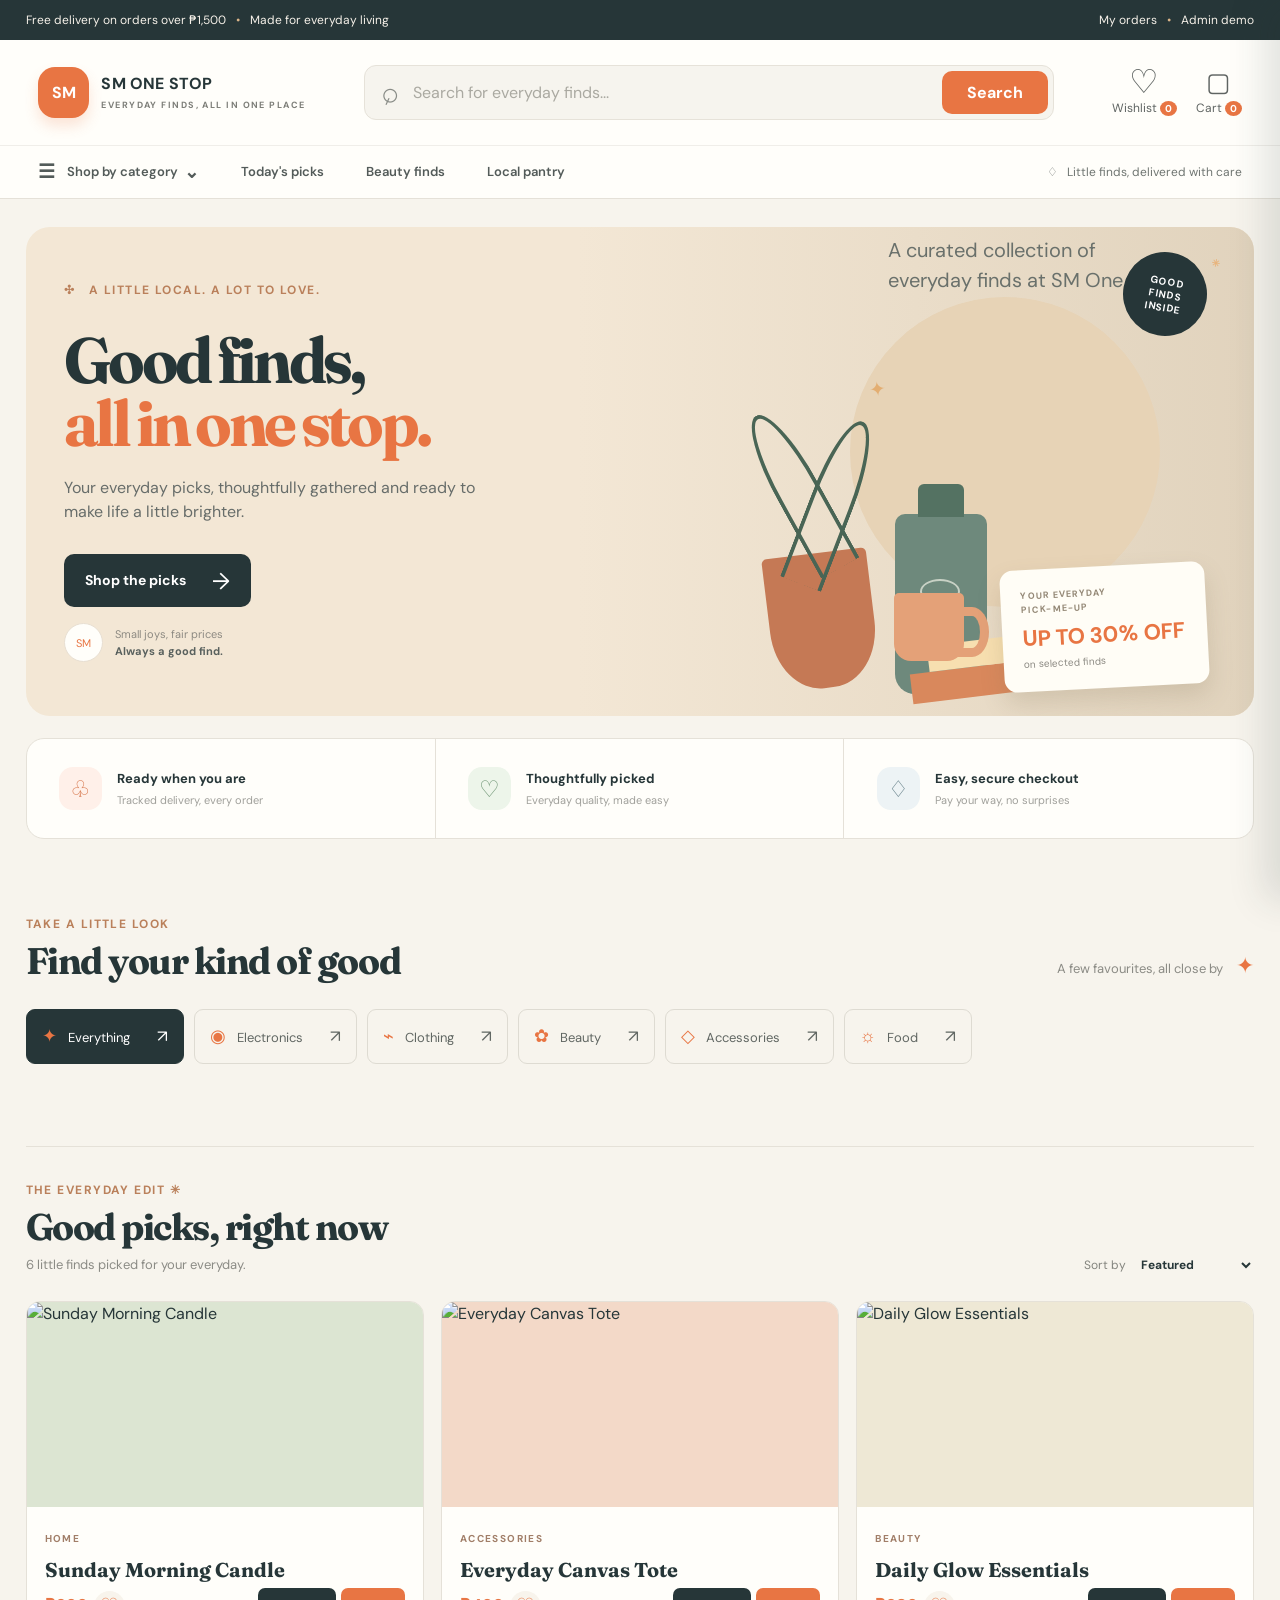
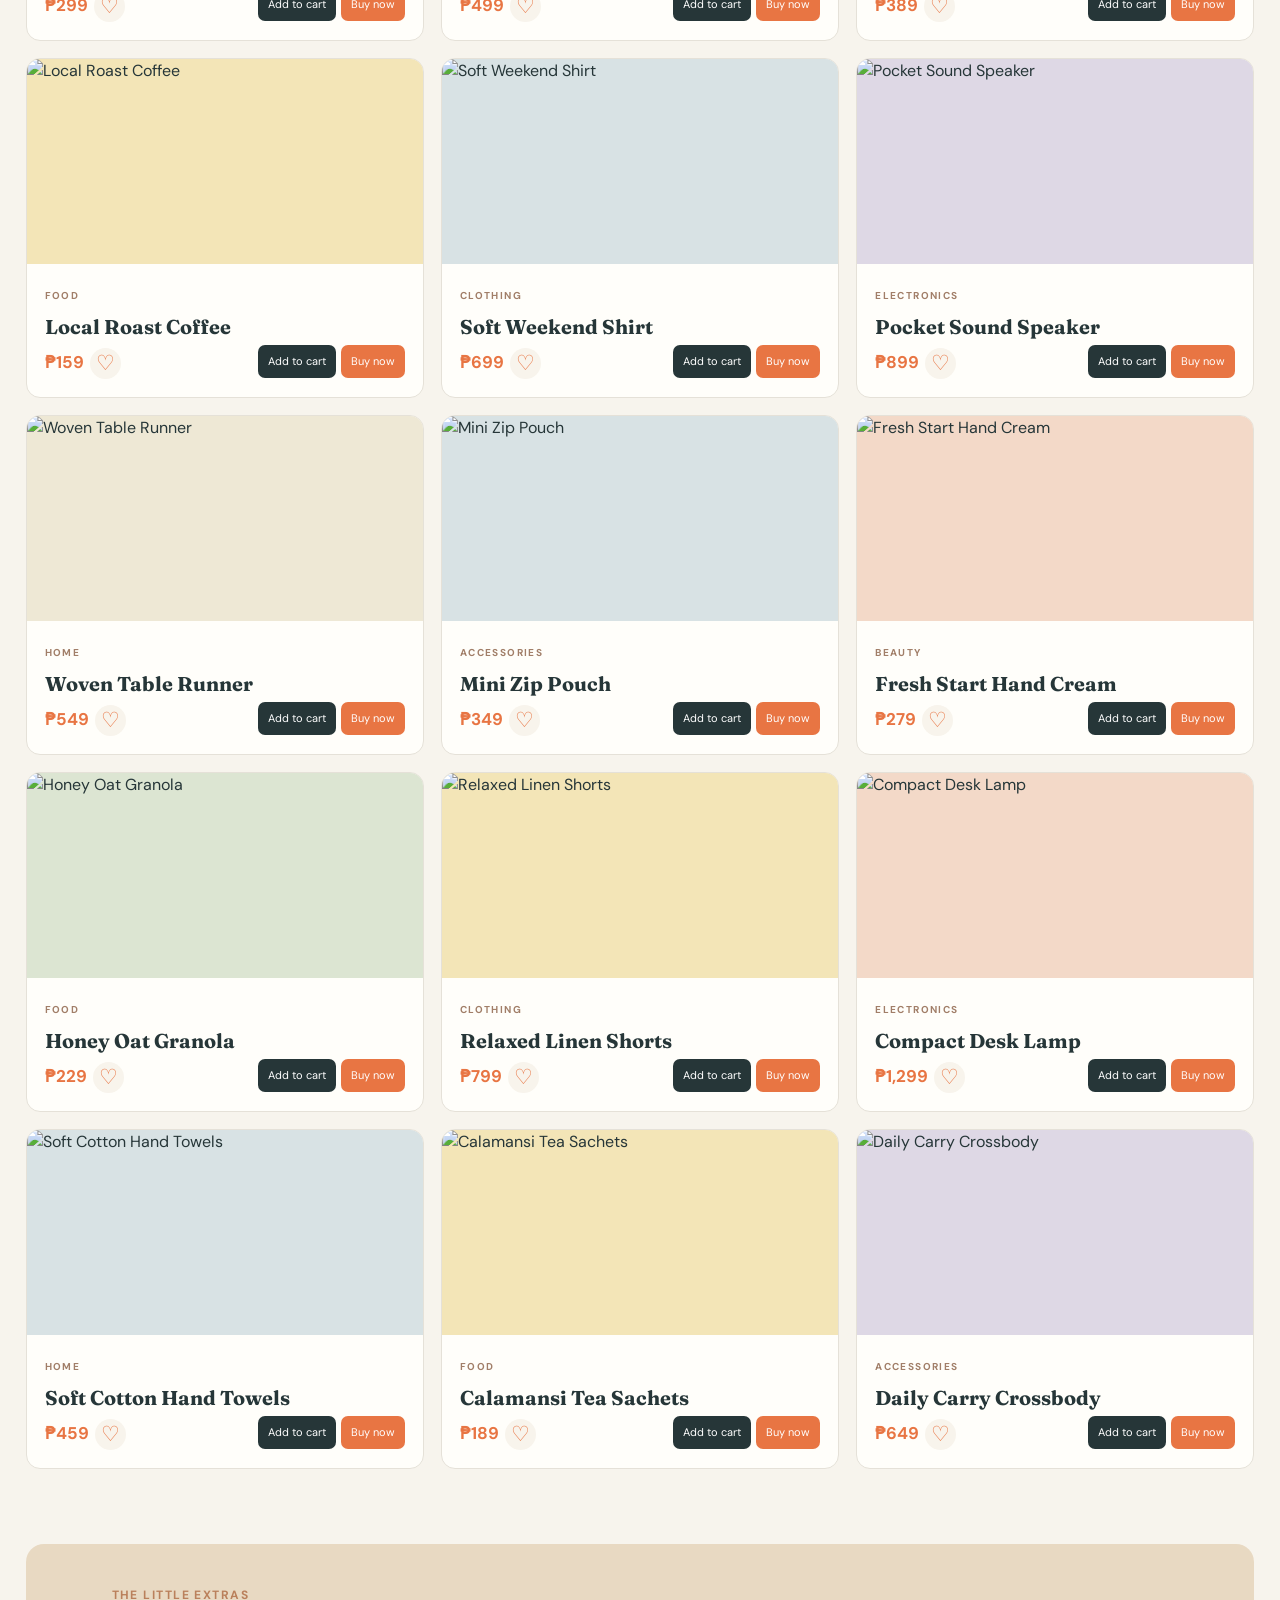
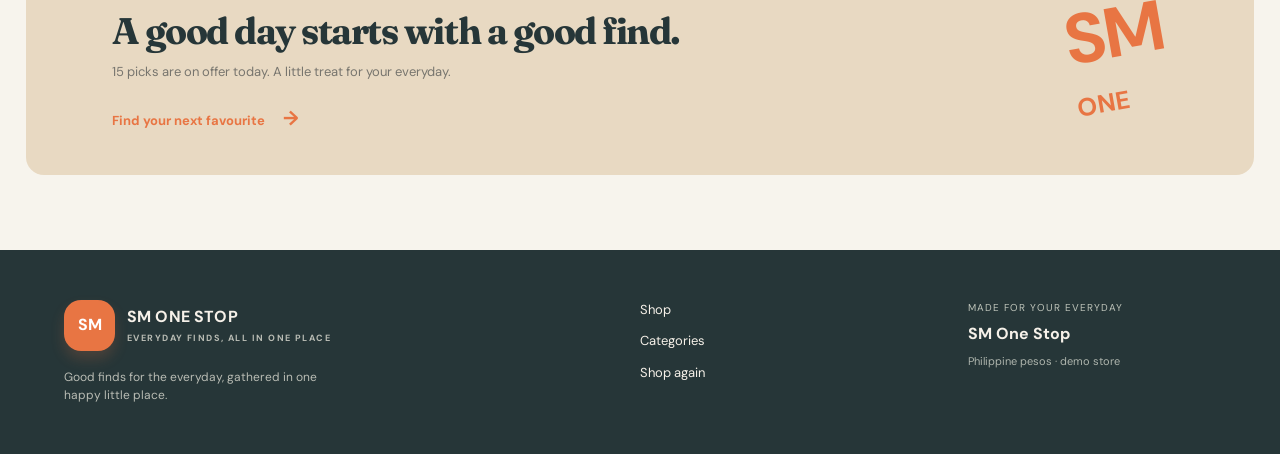
==== commit 9198af10: "Added More Products" ====
--- a/index.html
+++ b/index.html
@@ -1,6 +1,10 @@
 <!DOCTYPE html>
 <html lang="en">
 <head>
+  <!--
+    Main customer storefront page ito. Naka-organize dito ang header,
+    shopping hero, categories, product catalog, cart drawer, at footer.
+  -->
   <meta charset="UTF-8">
   <meta name="viewport" content="width=device-width, initial-scale=1.0">
   <meta name="description" content="SM One Stop - everyday finds, all in one place.">
@@ -70,6 +74,7 @@
     <div class="drawer-footer" id="drawer-footer"></div>
   </aside>
 
+  <!-- Main content area ito kung saan makikita ang customer shopping experience. -->
   <main>
     <section class="hero" aria-labelledby="hero-title">
       <div class="hero-copy">
@@ -121,6 +126,7 @@
       </div>
     </section>
 
+    <!-- Product section ito; dito ni-rerender ng script ang filtering at catalog cards. -->
     <section class="shop-section" id="shop" aria-labelledby="shop-title">
       <div class="shop-heading">
         <div><p class="eyebrow">THE EVERYDAY EDIT ✳</p><h2 id="shop-title">Good picks, right now</h2><p id="result-count">6 little finds picked for your everyday.</p></div>
@@ -133,10 +139,19 @@
         <article class="product-card" data-catalog-id="product-3" data-category="Food" data-price="159"><div class="product-image yellow"><div class="product-illustration coffee"></div></div><div class="product-info"><small>FOOD</small><h3>Local Roast Coffee</h3><strong>₱159</strong><div class="product-actions"><button class="add-button" type="button">Add to cart</button><button class="buy-button" type="button">Buy now</button></div></div></article>
         <article class="product-card" data-catalog-id="product-4" data-category="Clothing" data-price="699"><div class="product-image blue"><div class="product-illustration shirt"></div></div><div class="product-info"><small>CLOTHING</small><h3>Soft Weekend Shirt</h3><strong>₱699</strong><div class="product-actions"><button class="add-button" type="button">Add to cart</button><button class="buy-button" type="button">Buy now</button></div></div></article>
         <article class="product-card" data-catalog-id="product-5" data-category="Electronics" data-price="899"><div class="product-image lilac"><div class="product-illustration speaker"></div></div><div class="product-info"><small>ELECTRONICS</small><h3>Pocket Sound Speaker</h3><strong>₱899</strong><div class="product-actions"><button class="add-button" type="button">Add to cart</button><button class="buy-button" type="button">Buy now</button></div></div></article>
+        <article class="product-card" data-catalog-id="product-6" data-category="Home" data-price="549"><div class="product-image cream"><div class="product-illustration candle"></div></div><div class="product-info"><small>HOME</small><h3>Woven Table Runner</h3><strong>₱549</strong><div class="product-actions"><button class="add-button" type="button">Add to cart</button><button class="buy-button" type="button">Buy now</button></div></div></article>
+        <article class="product-card" data-catalog-id="product-7" data-category="Accessories" data-price="349"><div class="product-image blue"><div class="product-illustration tote"></div></div><div class="product-info"><small>ACCESSORIES</small><h3>Mini Zip Pouch</h3><strong>₱349</strong><div class="product-actions"><button class="add-button" type="button">Add to cart</button><button class="buy-button" type="button">Buy now</button></div></div></article>
+        <article class="product-card" data-catalog-id="product-8" data-category="Beauty" data-price="279"><div class="product-image peach"><div class="product-illustration skincare"></div></div><div class="product-info"><small>BEAUTY</small><h3>Fresh Start Hand Cream</h3><strong>₱279</strong><div class="product-actions"><button class="add-button" type="button">Add to cart</button><button class="buy-button" type="button">Buy now</button></div></div></article>
+        <article class="product-card" data-catalog-id="product-9" data-category="Food" data-price="229"><div class="product-image sage"><div class="product-illustration coffee"></div></div><div class="product-info"><small>FOOD</small><h3>Honey Oat Granola</h3><strong>₱229</strong><div class="product-actions"><button class="add-button" type="button">Add to cart</button><button class="buy-button" type="button">Buy now</button></div></div></article>
+        <article class="product-card" data-catalog-id="product-10" data-category="Clothing" data-price="799"><div class="product-image yellow"><div class="product-illustration shirt"></div></div><div class="product-info"><small>CLOTHING</small><h3>Relaxed Linen Shorts</h3><strong>₱799</strong><div class="product-actions"><button class="add-button" type="button">Add to cart</button><button class="buy-button" type="button">Buy now</button></div></div></article>
+        <article class="product-card" data-catalog-id="product-11" data-category="Electronics" data-price="1299"><div class="product-image peach"><div class="product-illustration speaker"></div></div><div class="product-info"><small>ELECTRONICS</small><h3>Compact Desk Lamp</h3><strong>₱1,299</strong><div class="product-actions"><button class="add-button" type="button">Add to cart</button><button class="buy-button" type="button">Buy now</button></div></div></article>
+        <article class="product-card" data-catalog-id="product-12" data-category="Home" data-price="459"><div class="product-image blue"><div class="product-illustration candle"></div></div><div class="product-info"><small>HOME</small><h3>Soft Cotton Hand Towels</h3><strong>₱459</strong><div class="product-actions"><button class="add-button" type="button">Add to cart</button><button class="buy-button" type="button">Buy now</button></div></div></article>
+        <article class="product-card" data-catalog-id="product-13" data-category="Food" data-price="189"><div class="product-image yellow"><div class="product-illustration coffee"></div></div><div class="product-info"><small>FOOD</small><h3>Calamansi Tea Sachets</h3><strong>₱189</strong><div class="product-actions"><button class="add-button" type="button">Add to cart</button><button class="buy-button" type="button">Buy now</button></div></div></article>
+        <article class="product-card" data-catalog-id="product-14" data-category="Accessories" data-price="649"><div class="product-image lilac"><div class="product-illustration tote"></div></div><div class="product-info"><small>ACCESSORIES</small><h3>Daily Carry Crossbody</h3><strong>₱649</strong><div class="product-actions"><button class="add-button" type="button">Add to cart</button><button class="buy-button" type="button">Buy now</button></div></div></article>
       </div>
     </section>
 
-    <section class="closing-banner"><div><p class="eyebrow">THE LITTLE EXTRAS</p><h2>A good day starts with a good find.</h2><p>6 picks are on offer today. A little treat for your everyday.</p><a href="#categories">Find your next favourite <span>→</span></a></div><strong>SM<br><small>ONE</small></strong></section>
+    <section class="closing-banner"><div><p class="eyebrow">THE LITTLE EXTRAS</p><h2>A good day starts with a good find.</h2><p>15 picks are on offer today. A little treat for your everyday.</p><a href="#categories">Find your next favourite <span>→</span></a></div><strong>SM<br><small>ONE</small></strong></section>
   </main>
 
   <footer class="site-footer"><div class="footer-brand"><a class="brand" href="#"><span class="brand-mark">SM</span><span class="brand-copy"><strong>SM ONE STOP</strong><small>EVERYDAY FINDS, ALL IN ONE PLACE</small></span></a><p>Good finds for the everyday, gathered in one happy little place.</p></div><nav aria-label="Footer navigation"><a href="#shop">Shop</a><a href="#categories">Categories</a><a href="#shop">Shop again</a></nav><div class="footer-note"><small>MADE FOR YOUR EVERYDAY</small><strong>SM One Stop</strong><span>Philippine pesos · demo store</span></div></footer>
--- a/style.css
+++ b/style.css
@@ -1,3 +1,7 @@
+/*
+  Global design system ito. Nandito ang colors, typography, spacing,
+  responsive layout, product cards, drawers, buttons, at admin dashboard styles.
+*/
 :root {
   --ink: #263638;
   --muted: #737575;
